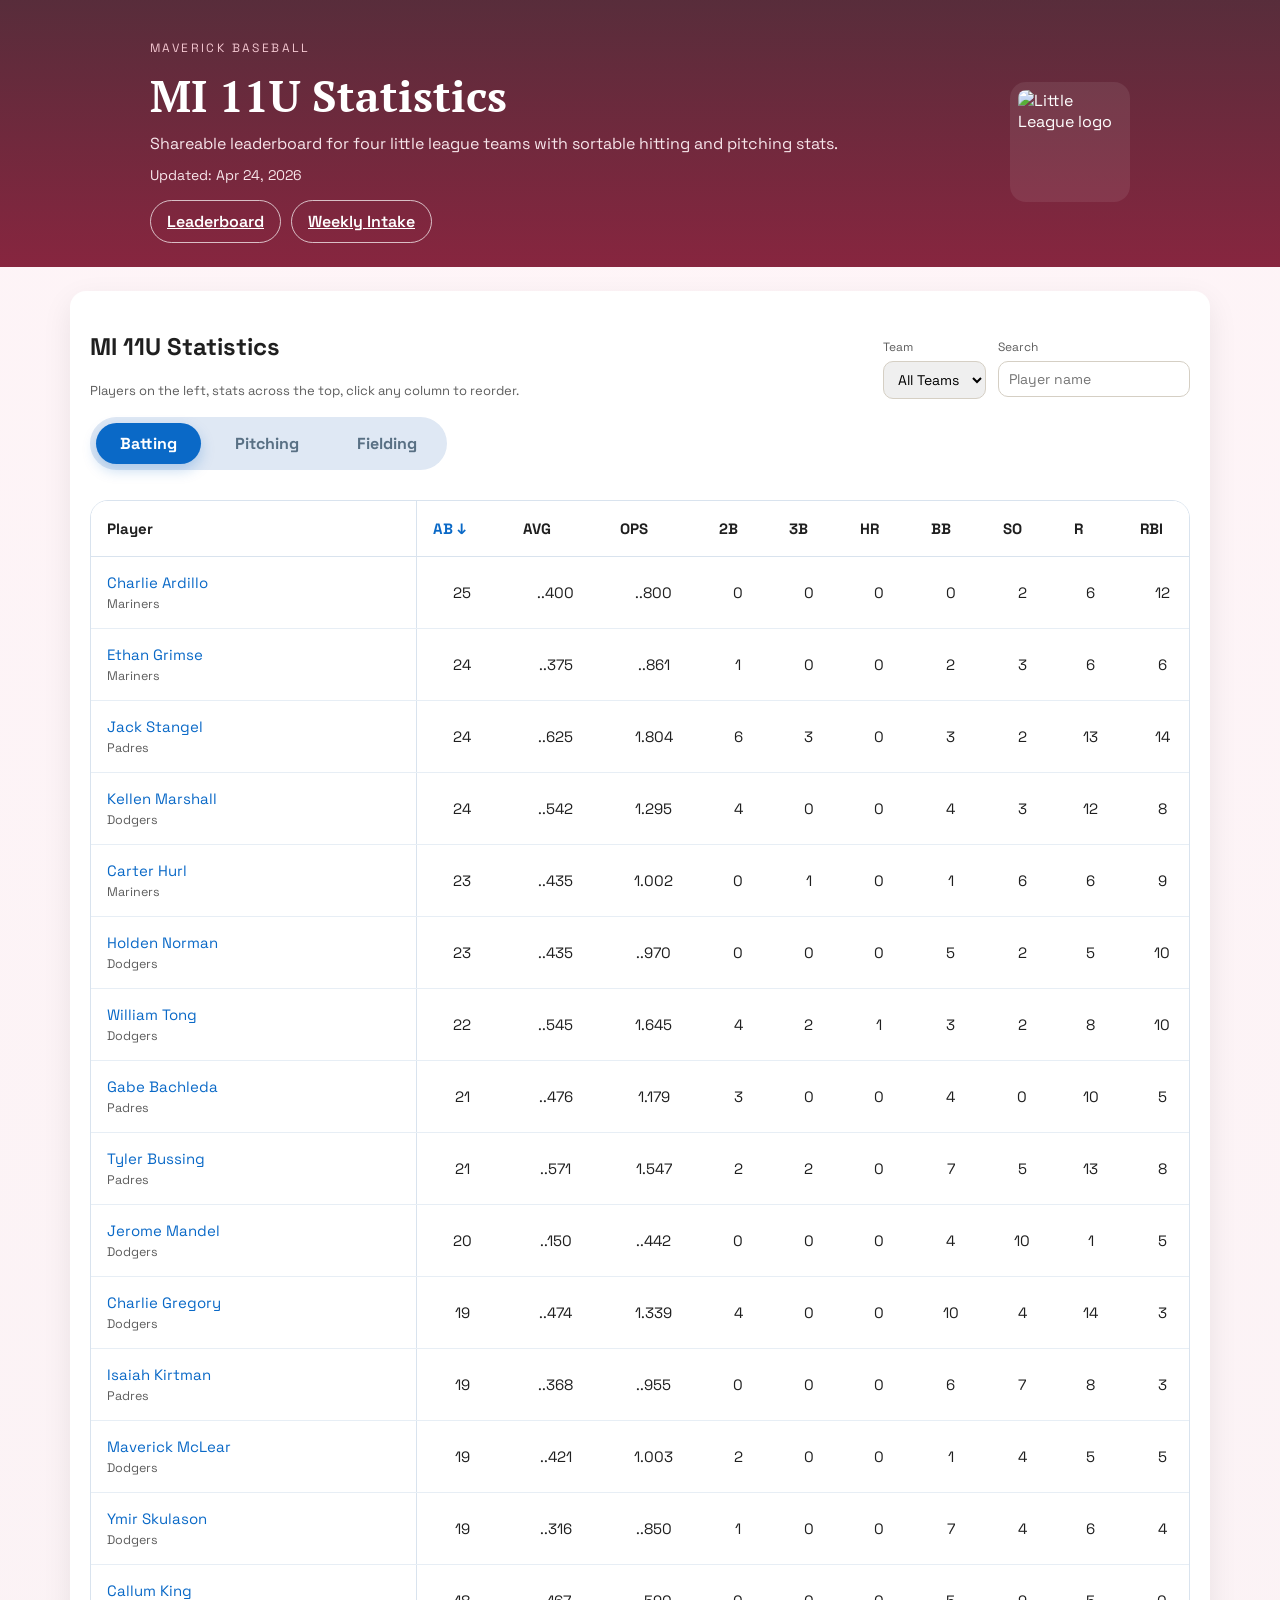
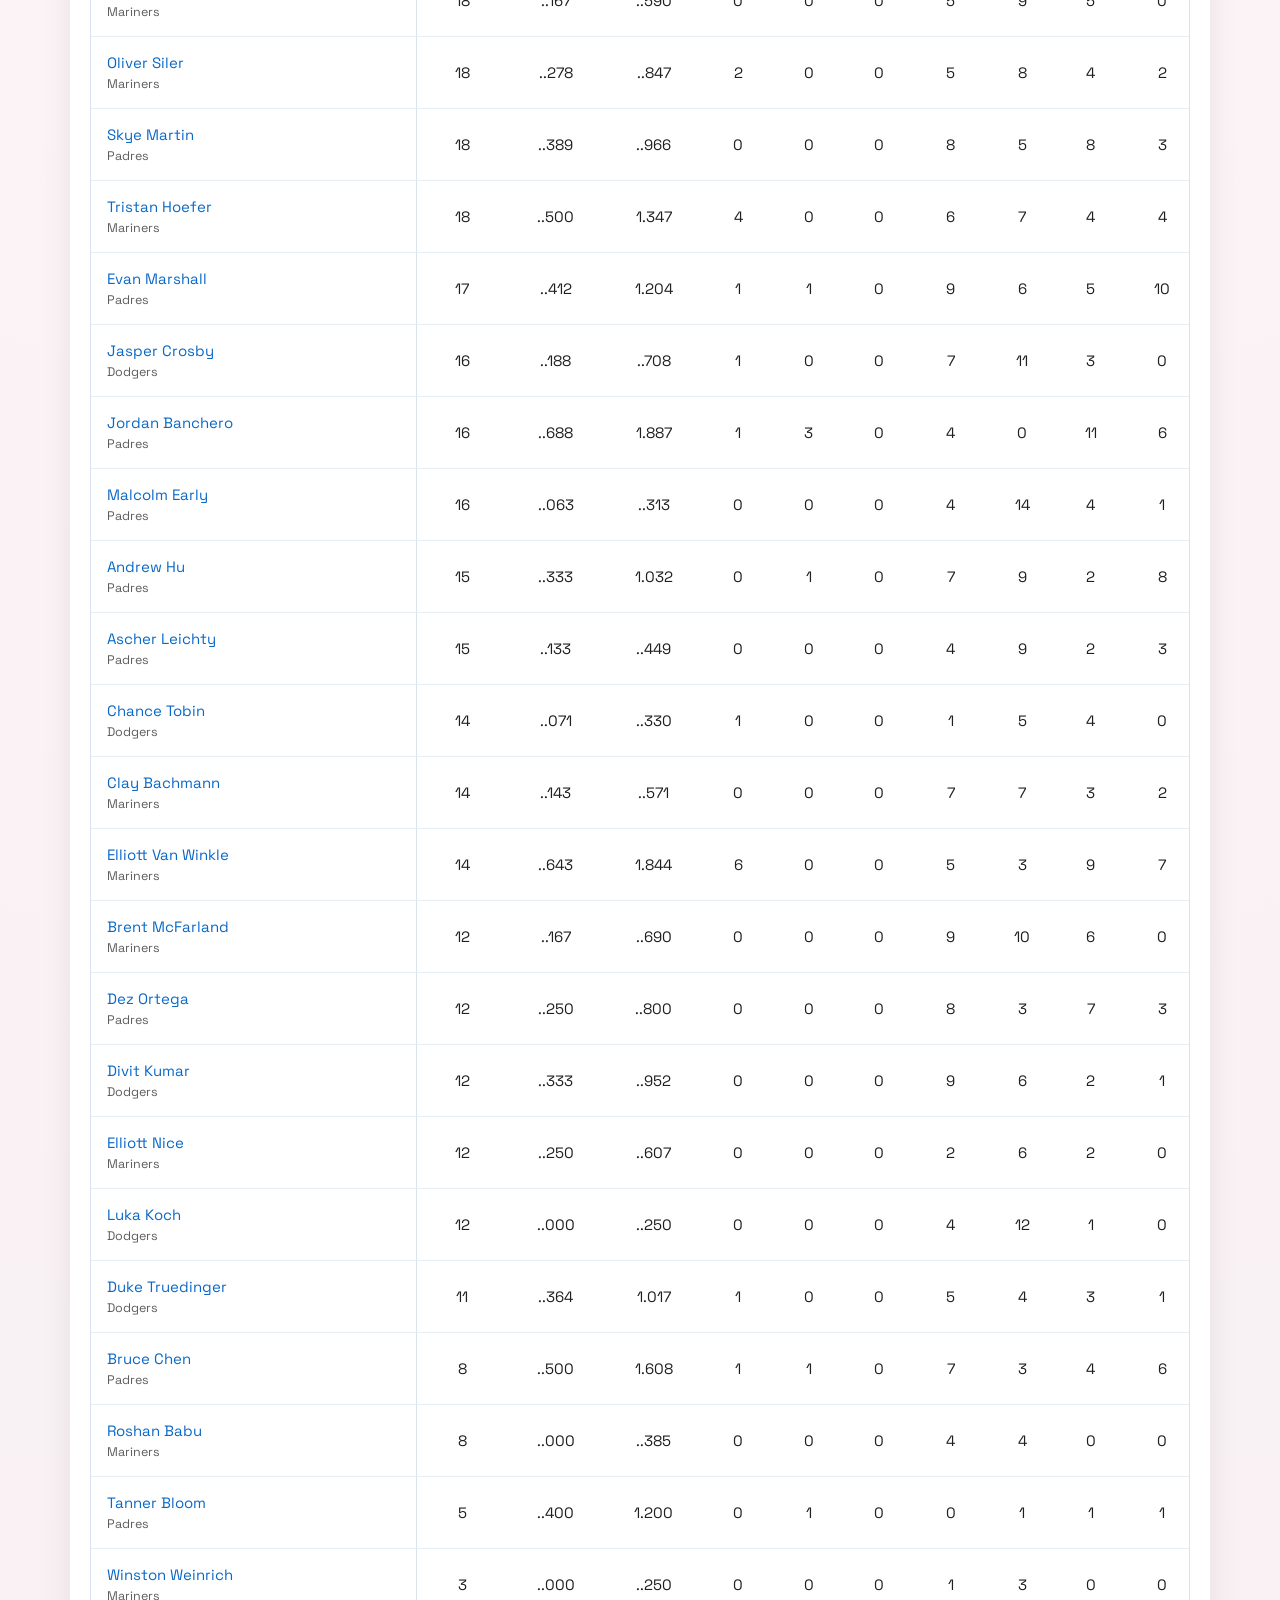
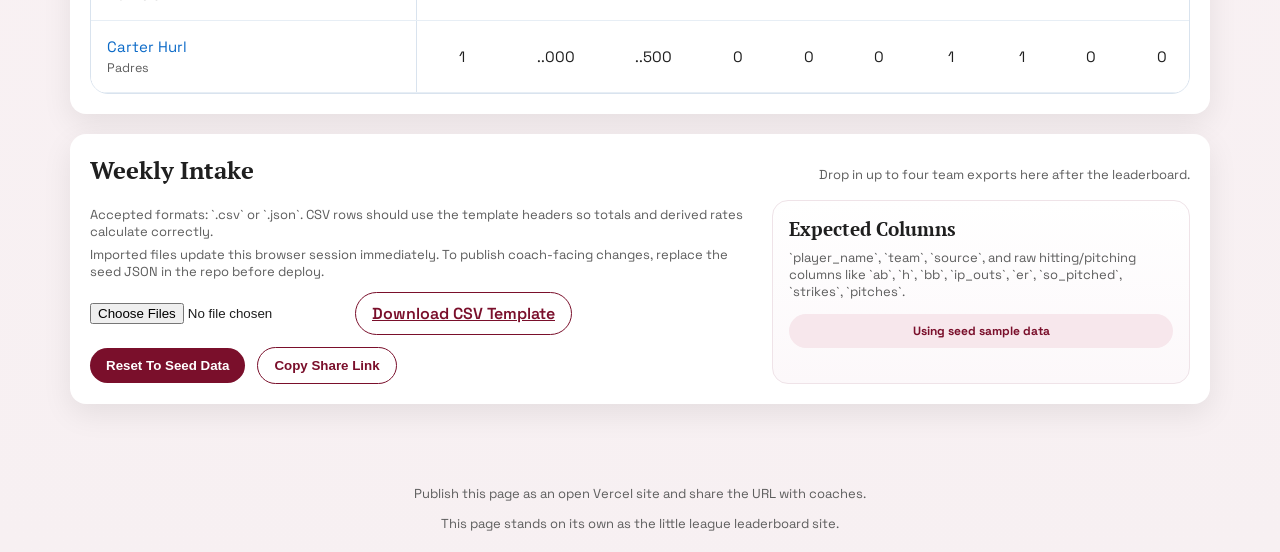
==== little-league.html @ d90b5270 "Add files via upload" ====
<!doctype html>
<html lang="en">
  <head>
    <meta charset="utf-8" />
    <meta name="viewport" content="width=device-width, initial-scale=1" />
    <title>MI 11U Statistics</title>
    <link rel="stylesheet" href="styles.css" />
    <link rel="stylesheet" href="little-league.css" />
    <link rel="icon" href="favicon.png" />
    <link rel="apple-touch-icon" href="apple-touch-icon.png" />
    <meta name="theme-color" content="#7a0f2b" />
  </head>
  <body data-page="league">
    <header class="hero hero--league">
      <div class="hero__content">
        <div>
          <p class="hero__kicker">Maverick Baseball</p>
          <h1>MI 11U Statistics</h1>
          <p class="hero__sub">
            Shareable leaderboard for four little league teams with sortable hitting and pitching stats.
          </p>
          <div class="hero__meta" id="leagueUpdatedAt">Updated: --</div>
          <div class="hero__actions">
            <a class="btn btn--ghost btn--light" href="#leagueDashboard">Leaderboard</a>
            <a class="btn btn--ghost btn--light" href="#weeklyIntake">Weekly Intake</a>
          </div>
        </div>
        <img class="hero__logo" alt="Little League logo" src="https://encrypted-tbn0.gstatic.com/images?q=tbn:ANd9GcTKOSNKU6KTLZGUGSaOiIhVqC_lyAHOtKsxYg&s" />
      </div>
    </header>

    <main class="container container--league">
      <section class="panel" id="leagueDashboard">
        <div class="stats-shell">
          <div class="stats-shell__header">
            <div>
              <h2 id="statsPageTitle">MI 11U Statistics</h2>
              <p class="panel__hint">Players on the left, stats across the top, click any column to reorder.</p>
            </div>
            <div class="stats-filter">
              <label class="form-field">
                Team
                <select id="teamFilter"></select>
              </label>
              <label class="form-field">
                Search
                <input type="text" id="playerSearch" placeholder="Player name" />
              </label>
            </div>
          </div>
          <div class="stats-switches">
            <div class="tab-group" id="familyTabs"></div>
          </div>
          <div class="table-wrap table-wrap--stats">
            <table id="statsTable" class="stats-table">
              <thead></thead>
              <tbody></tbody>
            </table>
            <p class="panel__note hidden" id="statsEmpty">No matching players for the current filters.</p>
          </div>
        </div>
      </section>

      <section class="panel" id="weeklyIntake">
        <div class="panel__header">
          <h2>Weekly Intake</h2>
          <p class="panel__hint">Drop in up to four team exports here after the leaderboard.</p>
        </div>
        <div class="intake-grid">
          <div>
            <p class="panel__note">
              Accepted formats: `.csv` or `.json`. CSV rows should use the template headers so totals and derived rates calculate correctly.
            </p>
            <p class="panel__note">
              Imported files update this browser session immediately. To publish coach-facing changes, replace the seed JSON in the repo before deploy.
            </p>
            <div class="actions actions--wrap">
              <input type="file" id="teamFiles" accept=".csv,.json" multiple />
              <a class="btn btn--ghost" href="templates/little-league-team-template.csv" download>Download CSV Template</a>
            </div>
            <div class="actions actions--wrap">
              <button class="btn" type="button" id="resetImports">Reset To Seed Data</button>
              <button class="btn btn--ghost" type="button" id="copyLeagueLink">Copy Share Link</button>
              <span class="status" id="importStatus"></span>
            </div>
          </div>
          <div class="intake-card">
            <h3>Expected Columns</h3>
            <p class="panel__note">
              `player_name`, `team`, `source`, and raw hitting/pitching columns like `ab`, `h`, `bb`, `ip_outs`, `er`, `so_pitched`, `strikes`, `pitches`.
            </p>
            <div class="pill-row" id="importedFiles"></div>
          </div>
        </div>
      </section>

    </main>

    <footer class="footer">
      <p>Publish this page as an open Vercel site and share the URL with coaches.</p>
      <p class="panel__note">This page stands on its own as the little league leaderboard site.</p>
    </footer>

    <script src="little-league-data.js"></script>
    <script src="little-league.js"></script>
  </body>
</html>
---- styles.css ----
@import url('https://fonts.googleapis.com/css2?family=Space+Grotesk:wght@400;600;700&family=PT+Serif:wght@400;700&display=swap');

:root {
  --ink: #1f1f1f;
  --muted: #5d5d5d;
  --canvas: #f7f0f2;
  --panel: #ffffff;
  --accent: #7a0f2b;
  --green: #1b7f3f;
  --yellow: #d49a00;
  --red: #b62525;
  --shadow: rgba(0, 0, 0, 0.08);
}

* {
  box-sizing: border-box;
}

body {
  margin: 0;
  font-family: 'Space Grotesk', 'Avenir Next', sans-serif;
  background: radial-gradient(circle at top, #fff5f8, var(--canvas));
  color: var(--ink);
}

.hero {
  padding: 40px 20px 24px;
  background:
    linear-gradient(rgba(59, 10, 26, 0.85), rgba(122, 15, 43, 0.88)),
    url('https://encrypted-tbn0.gstatic.com/images?q=tbn:ANd9GcTXI9khIrRiSDVVvYn7atTCErLZ2vK-TtfDWQ&s');
  background-size: cover;
  background-position: center;
  color: #fff;
}

.hero__content {
  max-width: 980px;
  margin: 0 auto;
  display: flex;
  align-items: center;
  justify-content: space-between;
  gap: 20px;
}

.hero__kicker {
  text-transform: uppercase;
  letter-spacing: 0.2em;
  font-size: 12px;
  margin: 0 0 10px;
  color: #f3c6d0;
}

.hero h1 {
  font-family: 'PT Serif', Georgia, serif;
  font-size: clamp(28px, 4vw, 44px);
  margin: 0 0 8px;
}

.hero__sub {
  margin: 0 0 12px;
  color: #f7e5ea;
}

.hero__meta {
  font-size: 14px;
  color: #f7e5ea;
}

.hero__logo {
  width: 120px;
  height: 120px;
  object-fit: contain;
  border-radius: 16px;
  background: rgba(255, 255, 255, 0.08);
  padding: 8px;
}

.container {
  max-width: 980px;
  margin: 0 auto;
  padding: 24px 20px 48px;
  display: grid;
  gap: 20px;
}

.panel {
  background: var(--panel);
  border-radius: 16px;
  padding: 20px;
  box-shadow: 0 10px 30px var(--shadow);
}

.panel__header {
  display: flex;
  align-items: baseline;
  justify-content: space-between;
  gap: 12px;
}

.panel__header h2 {
  margin: 0;
  font-family: 'PT Serif', Georgia, serif;
}

.panel__hint,
.panel__note {
  margin: 6px 0 0;
  font-size: 13px;
  color: var(--muted);
}

.panel__subheader {
  margin-top: 18px;
}

.panel__subheader h3 {
  margin: 0;
  font-size: 16px;
  font-family: 'PT Serif', Georgia, serif;
}

.history-dropdown {
  margin-top: 18px;
  border: 1px solid #efe7ea;
  border-radius: 14px;
  padding: 12px 14px;
  background: #fcfafb;
}

.history-dropdown summary {
  cursor: pointer;
  font-weight: 700;
  font-family: 'PT Serif', Georgia, serif;
}

.table-wrap {
  overflow-x: auto;
  margin-top: 12px;
}

table {
  width: 100%;
  border-collapse: collapse;
  font-size: 14px;
}

thead th {
  text-align: left;
  padding: 10px 8px;
  border-bottom: 1px solid #e6e0d6;
}

tbody td {
  padding: 10px 8px;
  border-bottom: 1px solid #f0ebe1;
}

.pill {
  display: inline-flex;
  align-items: center;
  gap: 6px;
  padding: 4px 10px;
  border-radius: 999px;
  color: #fff;
  font-size: 12px;
  font-weight: 600;
}

.pill.green { background: var(--green); }
.pill.yellow { background: var(--yellow); color: #2b2b2b; }
.pill.red { background: var(--red); }
.pill.gray { background: #6b6b6b; }

.form-grid {
  display: grid;
  grid-template-columns: repeat(auto-fit, minmax(130px, 1fr));
  gap: 12px;
  margin-top: 12px;
}

.form-section {
  grid-column: 1 / -1;
  font-weight: 700;
  color: var(--ink);
  padding-top: 8px;
}

.form-field {
  display: flex;
  flex-direction: column;
  gap: 6px;
  font-size: 12px;
  color: var(--muted);
}

input[type="number"],
input[type="text"],
input[type="date"],
select {
  padding: 8px 10px;
  border-radius: 10px;
  border: 1px solid #d5cfc4;
  font-size: 14px;
  font-family: inherit;
}

.actions {
  display: flex;
  align-items: center;
  gap: 12px;
  margin-top: 12px;
}

.btn {
  padding: 10px 16px;
  border-radius: 999px;
  border: none;
  background: var(--accent);
  color: #fff;
  font-weight: 600;
  cursor: pointer;
  transition: transform 0.2s ease;
}

.btn:hover {
  transform: translateY(-1px);
}

.btn--ghost {
  background: transparent;
  color: var(--accent);
  border: 1px solid var(--accent);
}

.status {
  font-size: 13px;
  color: var(--muted);
}

.upload {
  display: flex;
  flex-wrap: wrap;
  gap: 12px;
  align-items: center;
  margin-top: 12px;
}

.hidden {
  display: none;
}

.lock {
  display: flex;
  flex-wrap: wrap;
  gap: 12px;
  align-items: center;
  margin-top: 12px;
}

.game-controls,
.chart-controls {
  margin-top: 12px;
  display: flex;
  gap: 12px;
  flex-wrap: wrap;
}

.chart {
  margin-top: 12px;
  background: #fff;
  border: 1px solid #efe7ea;
  border-radius: 14px;
  padding: 16px;
  min-height: 220px;
}

.chart svg {
  width: 100%;
  height: 220px;
}

.footer {
  text-align: center;
  padding: 20px;
  color: var(--muted);
  font-size: 13px;
}

.share-tools {
  margin-top: 10px;
  display: flex;
  gap: 10px;
  flex-wrap: wrap;
  justify-content: center;
  align-items: center;
}

@media (max-width: 768px) {
  .panel__header {
    flex-direction: column;
    align-items: flex-start;
  }

  .hero__content {
    flex-direction: column;
    align-items: flex-start;
  }

  .hero__logo {
    width: 96px;
    height: 96px;
  }

  .share-tools {
    justify-content: flex-start;
  }
}
---- little-league.css ----
.hero--league {
  background:
    linear-gradient(rgba(59, 10, 26, 0.85), rgba(122, 15, 43, 0.9)),
    radial-gradient(circle at top right, rgba(255, 255, 255, 0.18), transparent 32%),
    url('https://encrypted-tbn0.gstatic.com/images?q=tbn:ANd9GcTXI9khIrRiSDVVvYn7atTCErLZ2vK-TtfDWQ&s');
  background-size: cover;
  background-position: center;
}

.container--league {
  max-width: 1180px;
}

.hero__actions {
  display: flex;
  flex-wrap: wrap;
  gap: 10px;
  margin-top: 16px;
}

.btn--light {
  border-color: rgba(255, 255, 255, 0.7);
  color: #fff;
}

.btn--light:hover {
  background: rgba(255, 255, 255, 0.08);
}

.intake-grid,
.pill-row {
  display: grid;
  gap: 14px;
}

.intake-grid {
  grid-template-columns: minmax(0, 1.6fr) minmax(260px, 1fr);
  margin-top: 14px;
}

.intake-card,
.summary-card {
  border: 1px solid #efe3e8;
  border-radius: 16px;
  background: linear-gradient(180deg, #fff, #fcf8fa);
  padding: 16px;
}

.intake-card h3,
.summary-card h3 {
  margin: 0 0 8px;
  font-family: 'PT Serif', Georgia, serif;
}

.actions--wrap {
  flex-wrap: wrap;
}

.pill-row {
  grid-template-columns: repeat(auto-fit, minmax(150px, 1fr));
  margin-top: 14px;
}

.file-pill {
  border-radius: 999px;
  padding: 9px 12px;
  background: #f7e7ec;
  color: var(--accent);
  font-size: 12px;
  font-weight: 700;
  text-align: center;
}

.table-button {
  appearance: none;
  border: none;
  background: transparent;
  padding: 0;
  font: inherit;
  color: inherit;
  cursor: pointer;
  font-weight: 700;
}

.table-button.is-active {
  color: #0a69c7;
}

.sort-arrow {
  margin-left: 4px;
}

.stats-shell {
  display: grid;
  gap: 18px;
}

.stats-shell__header {
  display: flex;
  align-items: end;
  justify-content: space-between;
  gap: 16px;
}

.stats-filter {
  display: flex;
  gap: 12px;
  flex-wrap: wrap;
}

.stats-switches {
  display: flex;
  align-items: center;
  gap: 24px;
  flex-wrap: wrap;
}

.tab-group,
.sub-tab-group,
.scope-bar {
  display: flex;
  gap: 10px;
  flex-wrap: wrap;
}

.tab-group {
  background: #dfe8f4;
  padding: 6px;
  border-radius: 999px;
}

.stat-tab,
.sub-tab {
  appearance: none;
  border: none;
  cursor: pointer;
  background: transparent;
  color: #597084;
  font: inherit;
  font-weight: 700;
}

.stat-tab {
  padding: 10px 24px;
  border-radius: 999px;
}

.sub-tab,
.scope-bar .stat-tab {
  padding: 8px 0;
  border-radius: 0;
  border-bottom: 3px solid transparent;
}

.tab-group .stat-tab.is-active {
  background: #0a69c7;
  color: #fff;
  box-shadow: 0 6px 14px rgba(10, 105, 199, 0.25);
}

.sub-tab.is-active,
.scope-bar .stat-tab.is-active {
  color: #0a69c7;
  border-bottom-color: #0a69c7;
}

.scope-bar {
  border-bottom: 1px solid #d9e3ee;
}

.table-wrap--stats {
  overflow-x: auto;
  border: 1px solid #d9e3ee;
  border-radius: 18px;
  background: #fff;
}

.stats-table {
  min-width: 1180px;
  font-size: 15px;
}

.stats-table thead th {
  position: sticky;
  top: 0;
  z-index: 2;
  background: #fff;
  white-space: nowrap;
  border-bottom: 1px solid #d9e3ee;
  padding: 18px 16px;
}

.stats-table tbody td {
  padding: 16px;
  border-bottom: 1px solid #e7eef5;
  white-space: nowrap;
  text-align: center;
}

.sticky-col {
  position: sticky;
  left: 0;
  z-index: 1;
  background: #fff;
  text-align: left;
}

.sticky-col--head {
  z-index: 3;
}

.sticky-name-col {
  min-width: 235px;
  border-right: 1px solid #d9e3ee;
}

.player-link {
  appearance: none;
  border: none;
  background: transparent;
  text-align: left;
  color: #0a69c7;
  padding: 0;
  cursor: pointer;
  display: flex;
  flex-direction: column;
  gap: 4px;
  font: inherit;
}

.player-link small {
  color: var(--muted);
}

.stats-table tbody tr:hover td,
.stats-table tbody tr:hover .sticky-col {
  background: #f5faff;
}

.stats-table tbody tr.is-selected td,
.stats-table tbody tr.is-selected .sticky-col {
  background: #eef6ff;
}

.snapshot-grid {
  display: grid;
  grid-template-columns: repeat(auto-fit, minmax(120px, 1fr));
  gap: 14px;
  margin-top: 16px;
}

.snapshot-stat {
  border: 1px solid #d9e3ee;
  border-radius: 16px;
  background: linear-gradient(180deg, #fff, #f8fbfe);
  padding: 14px 16px;
}

.snapshot-stat span {
  display: block;
  font-size: 12px;
  color: var(--muted);
  margin-bottom: 6px;
}

.snapshot-stat strong {
  font-size: 24px;
  color: var(--ink);
}

@media (max-width: 780px) {
  .intake-grid {
    grid-template-columns: 1fr;
  }

  .stats-shell__header {
    align-items: start;
    flex-direction: column;
  }
}
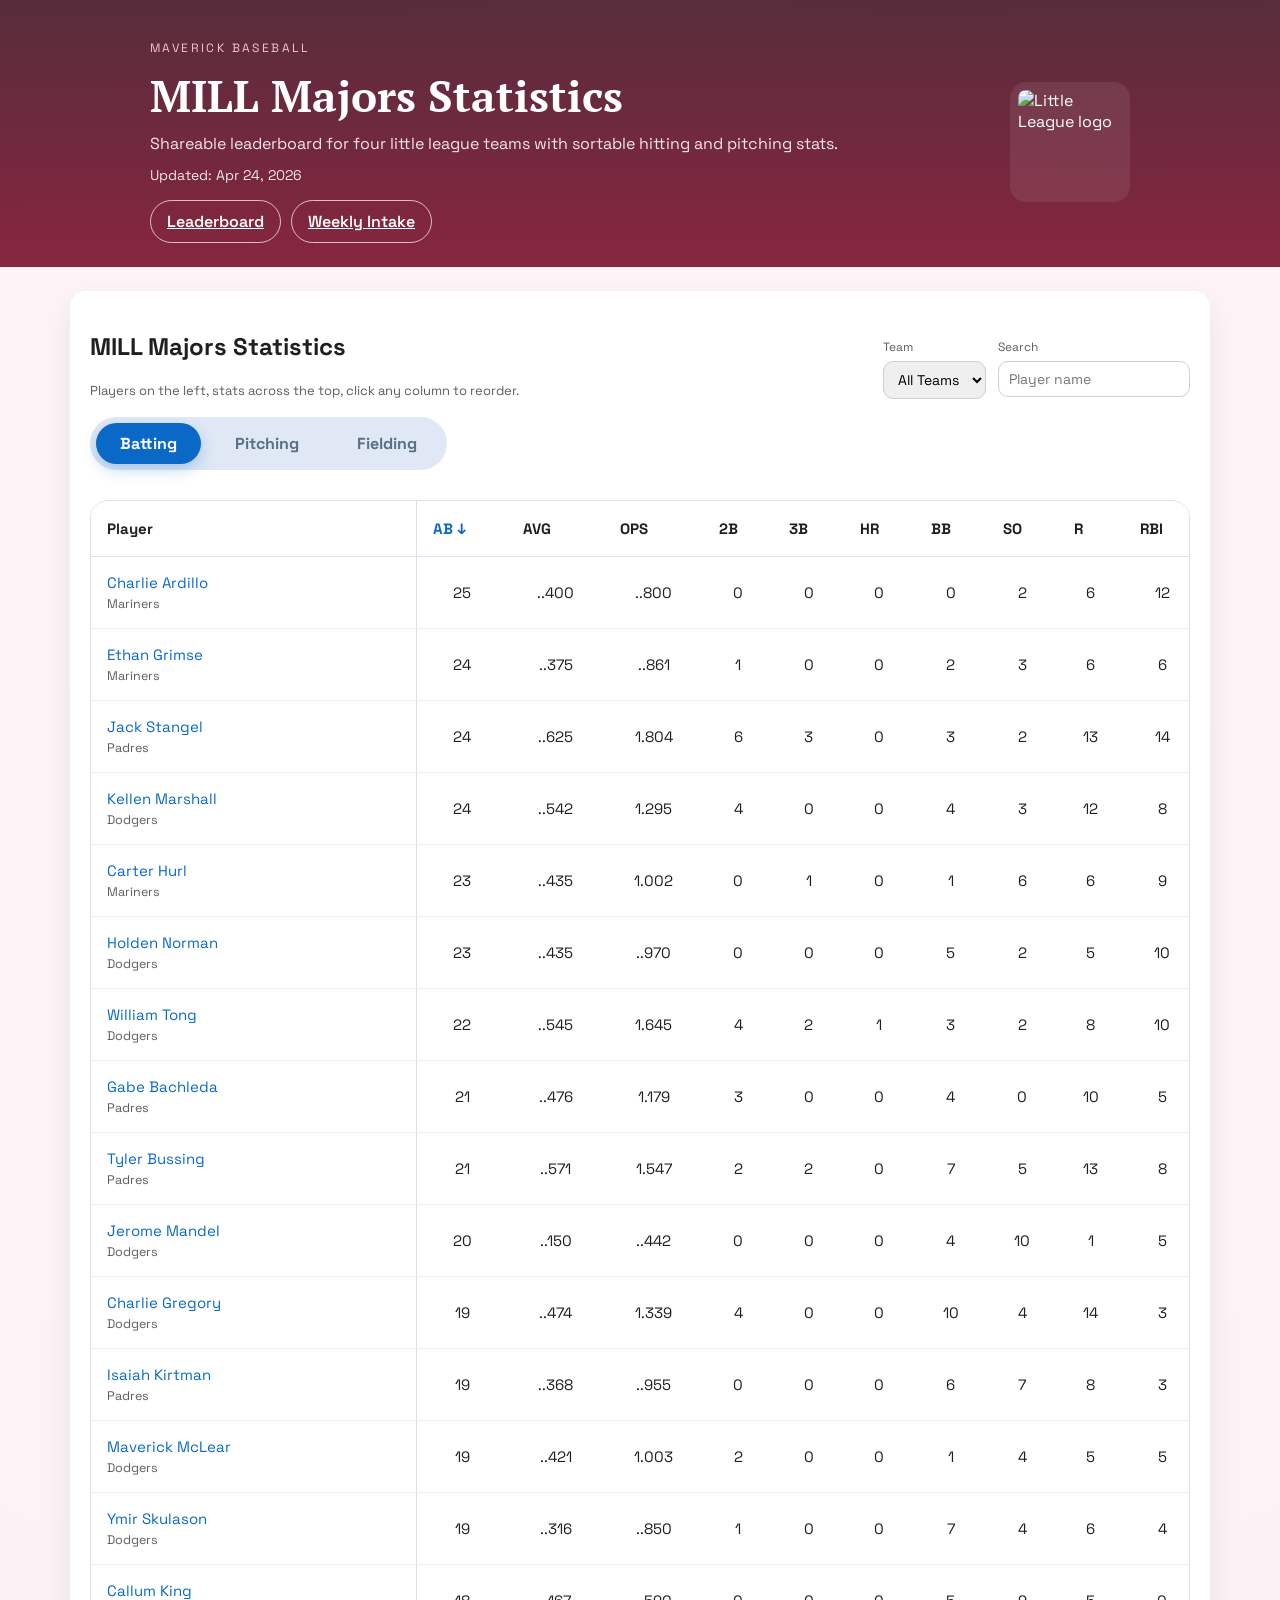
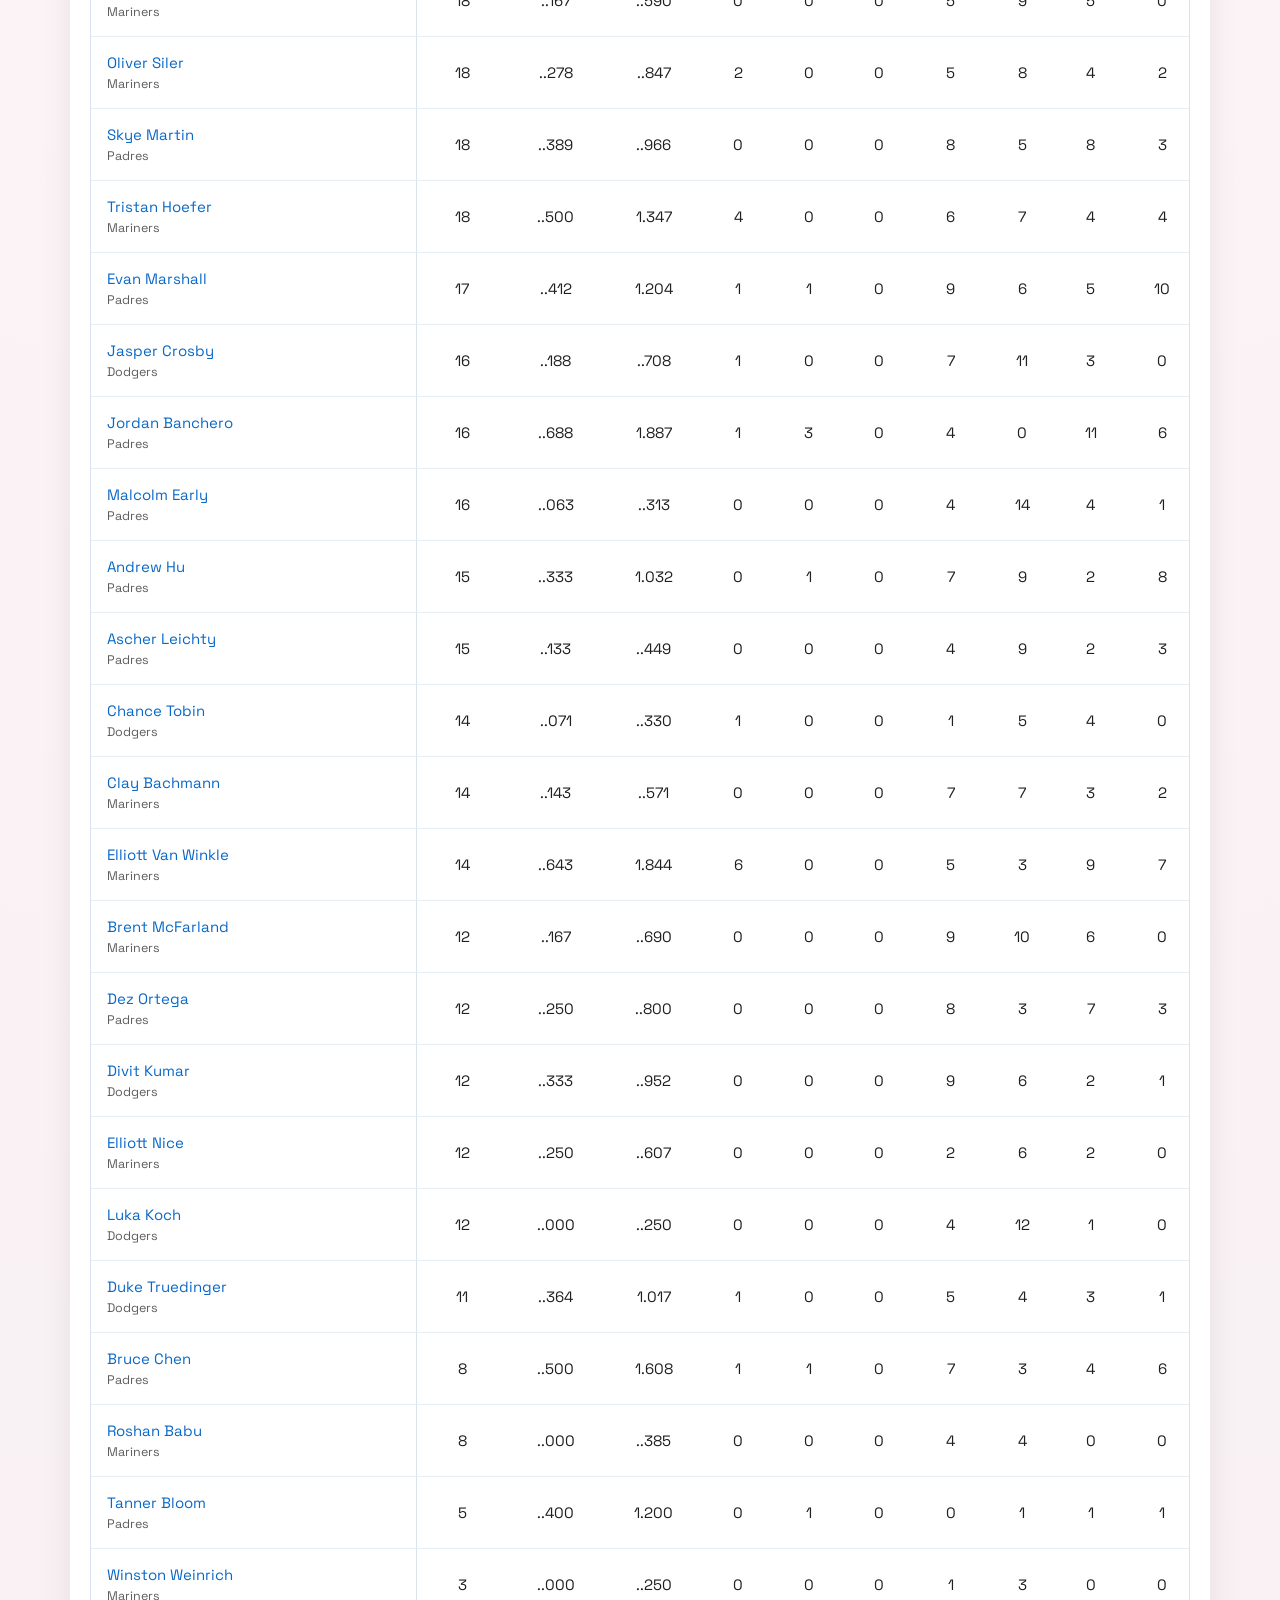
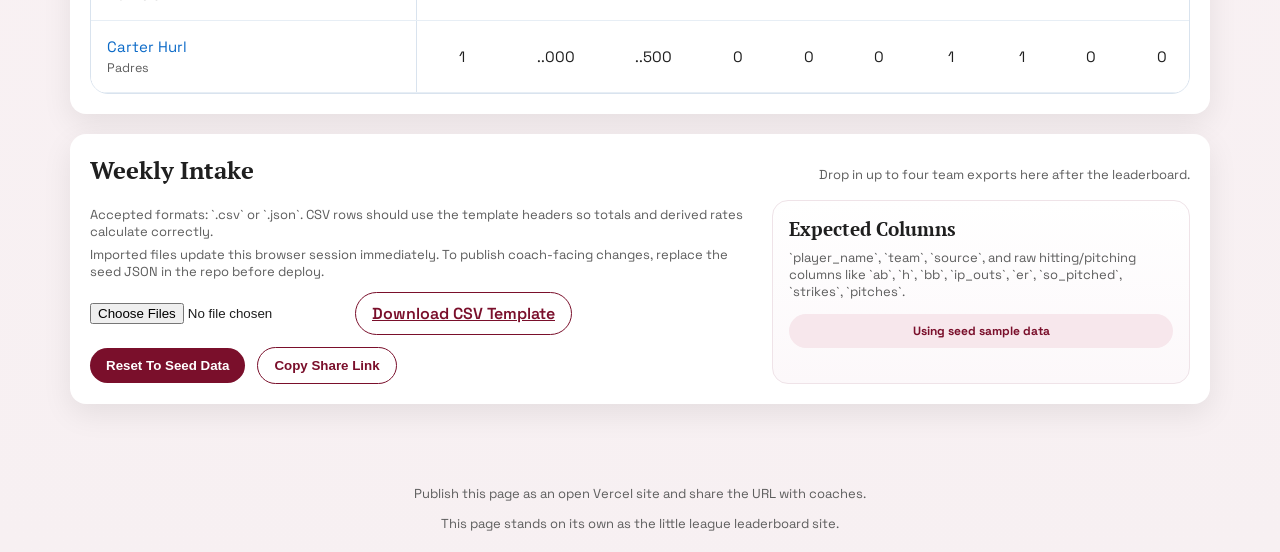
==== commit 552f8e60: "Add files via upload" ====
--- a/little-league.html
+++ b/little-league.html
@@ -3,7 +3,7 @@
   <head>
     <meta charset="utf-8" />
     <meta name="viewport" content="width=device-width, initial-scale=1" />
-    <title>MI 11U Statistics</title>
+    <title>MILL Majors Statistics</title>
     <link rel="stylesheet" href="styles.css" />
     <link rel="stylesheet" href="little-league.css" />
     <link rel="icon" href="favicon.png" />
@@ -15,7 +15,7 @@
       <div class="hero__content">
         <div>
           <p class="hero__kicker">Maverick Baseball</p>
-          <h1>MI 11U Statistics</h1>
+          <h1>MILL Majors Statistics</h1>
           <p class="hero__sub">
             Shareable leaderboard for four little league teams with sortable hitting and pitching stats.
           </p>
@@ -34,7 +34,7 @@
         <div class="stats-shell">
           <div class="stats-shell__header">
             <div>
-              <h2 id="statsPageTitle">MI 11U Statistics</h2>
+              <h2 id="statsPageTitle">MILL Majors Statistics</h2>
               <p class="panel__hint">Players on the left, stats across the top, click any column to reorder.</p>
             </div>
             <div class="stats-filter">
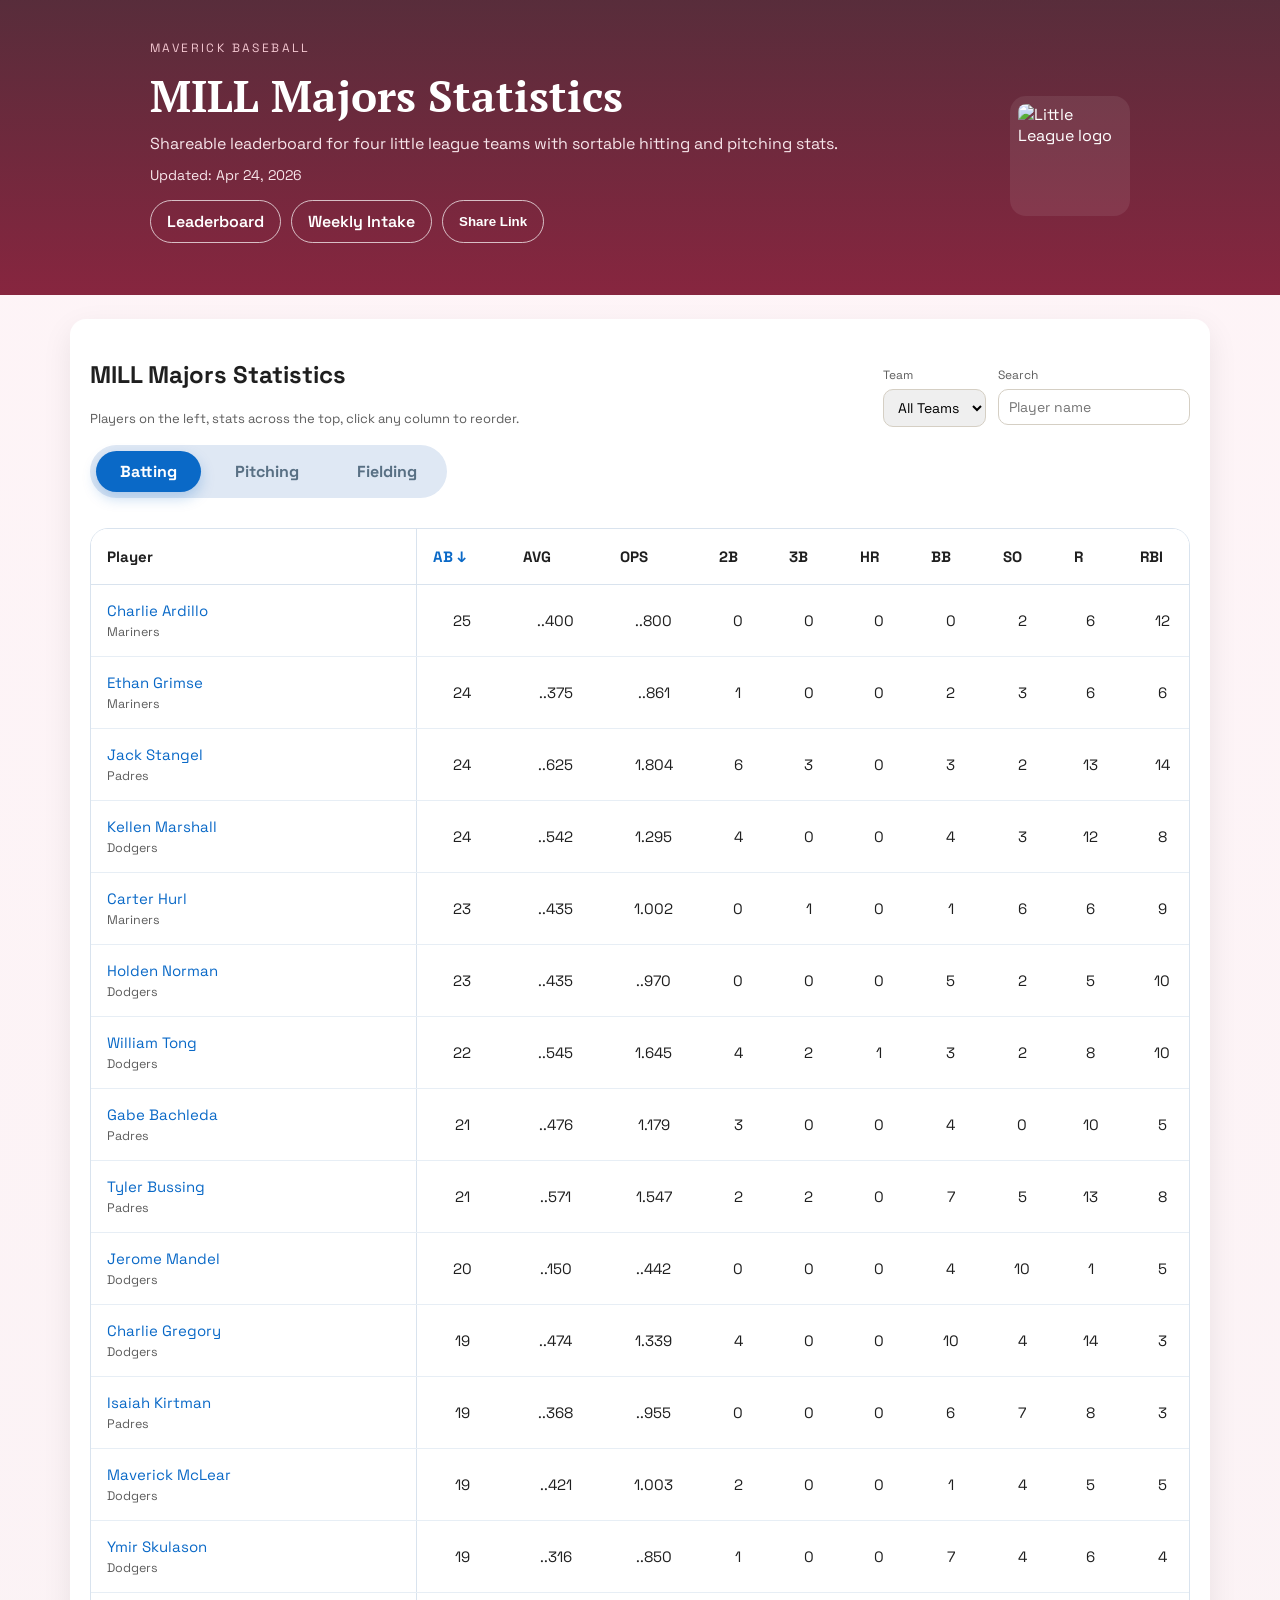
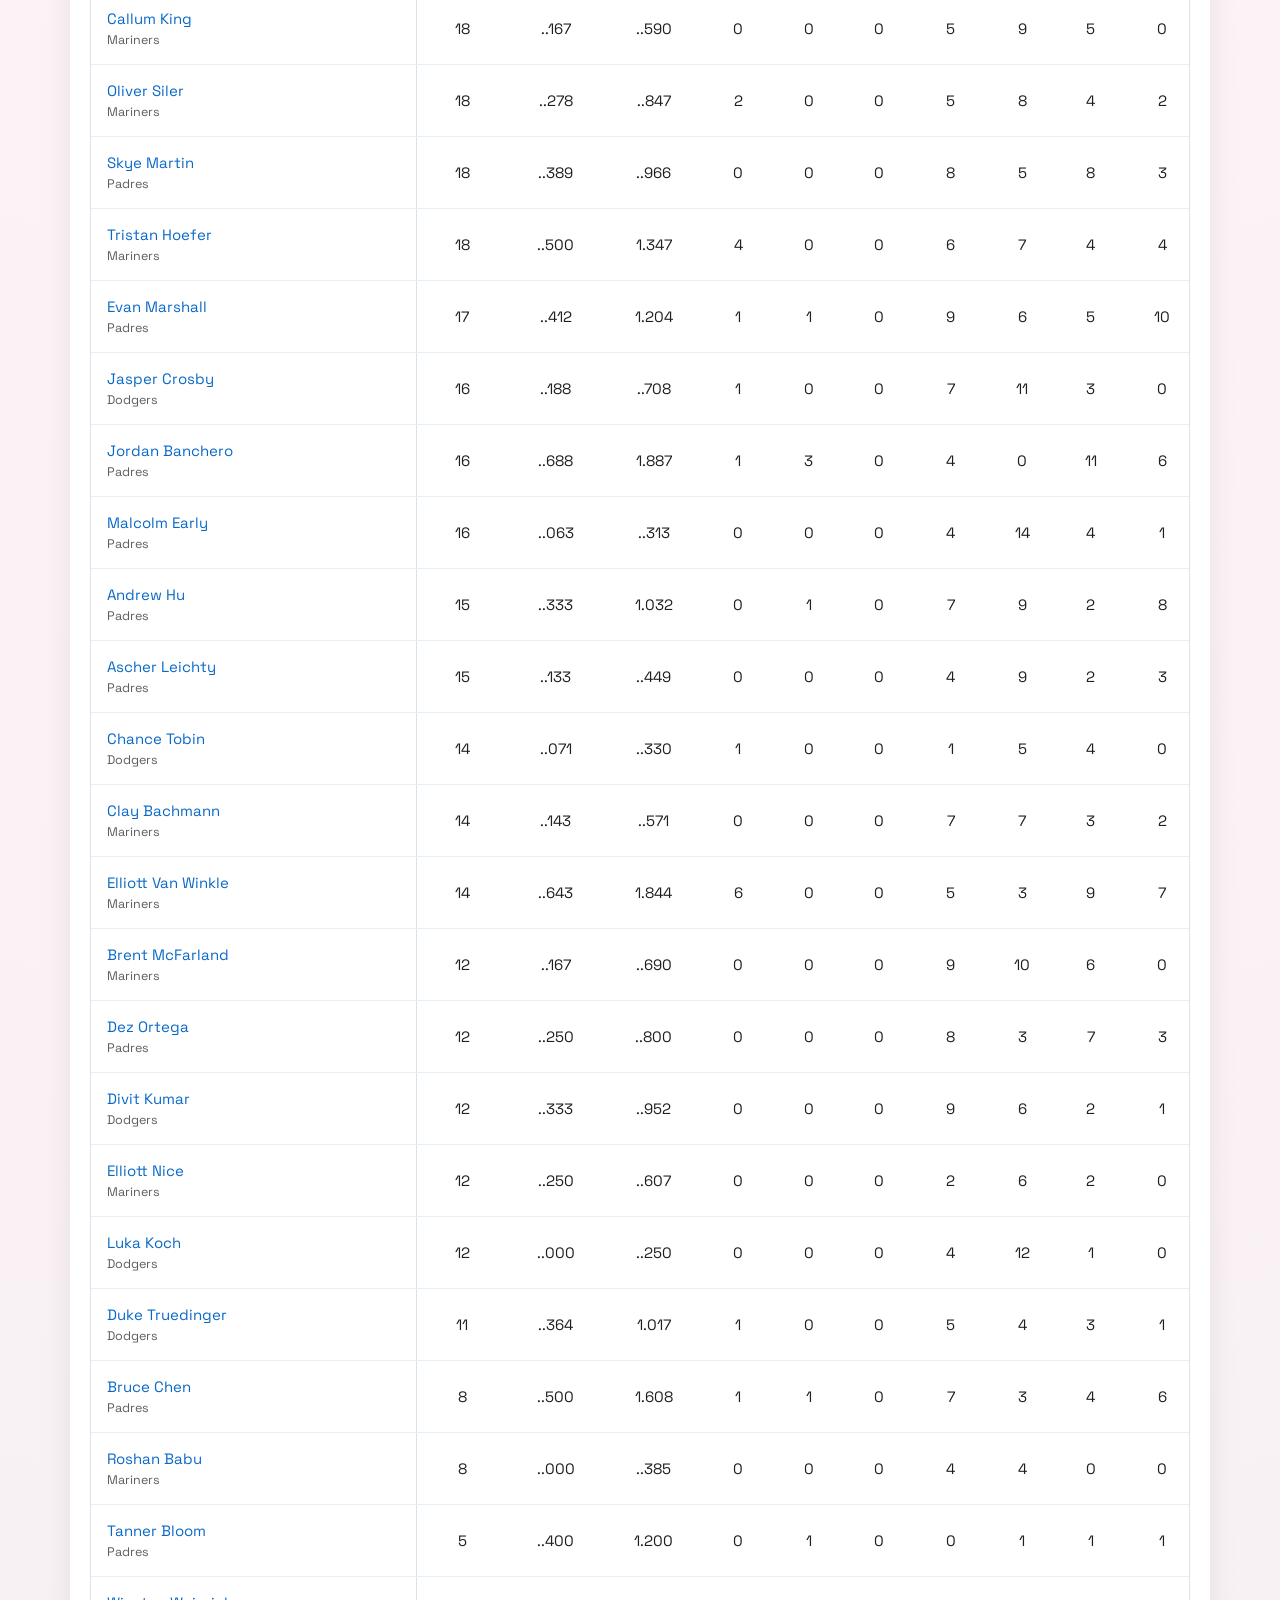
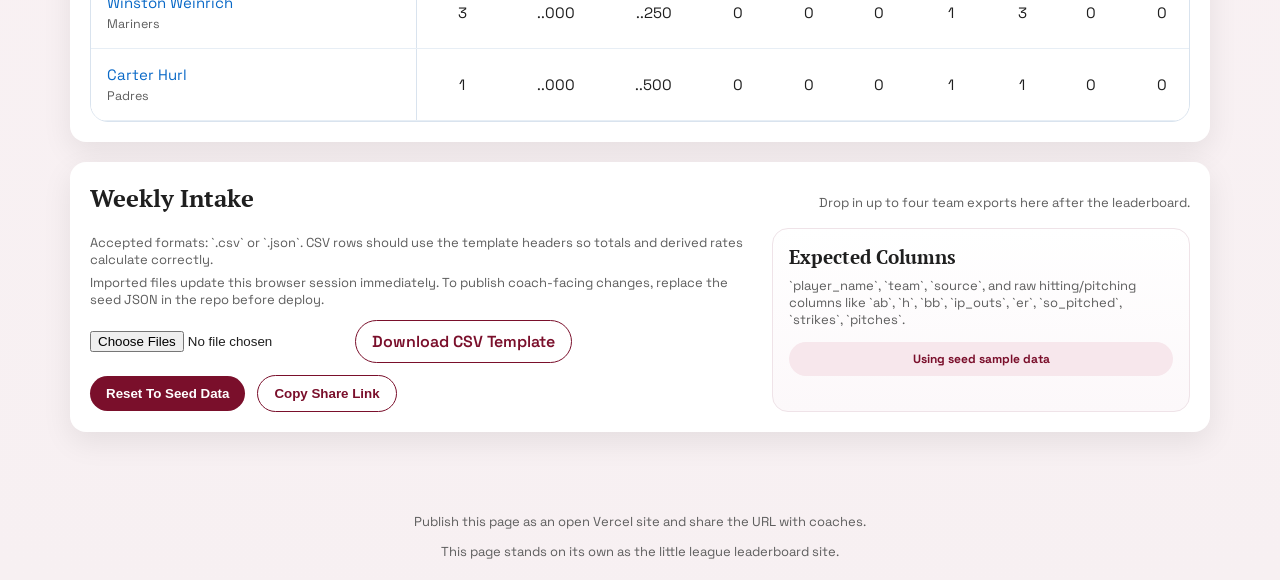
==== commit ba0ac4a0: "Add files via upload" ====
--- a/little-league.html
+++ b/little-league.html
@@ -4,11 +4,14 @@
     <meta charset="utf-8" />
     <meta name="viewport" content="width=device-width, initial-scale=1" />
     <title>MILL Majors Statistics</title>
+    <link rel="manifest" href="manifest-mill-majors.json" />
     <link rel="stylesheet" href="styles.css" />
     <link rel="stylesheet" href="little-league.css" />
     <link rel="icon" href="favicon.png" />
     <link rel="apple-touch-icon" href="apple-touch-icon.png" />
     <meta name="theme-color" content="#7a0f2b" />
+    <meta name="apple-mobile-web-app-capable" content="yes" />
+    <meta name="apple-mobile-web-app-status-bar-style" content="default" />
   </head>
   <body data-page="league">
     <header class="hero hero--league">
@@ -23,7 +26,10 @@
           <div class="hero__actions">
             <a class="btn btn--ghost btn--light" href="#leagueDashboard">Leaderboard</a>
             <a class="btn btn--ghost btn--light" href="#weeklyIntake">Weekly Intake</a>
+            <button class="btn btn--ghost btn--light hidden" type="button" id="installApp">Install App</button>
+            <button class="btn btn--ghost btn--light" type="button" id="shareApp">Share Link</button>
           </div>
+          <div class="app-actions-status" id="appActionsStatus"></div>
         </div>
         <img class="hero__logo" alt="Little League logo" src="https://encrypted-tbn0.gstatic.com/images?q=tbn:ANd9GcTKOSNKU6KTLZGUGSaOiIhVqC_lyAHOtKsxYg&s" />
       </div>
@@ -103,5 +109,6 @@
 
     <script src="little-league-data.js"></script>
     <script src="little-league.js"></script>
+    <script src="dashboard-pwa.js"></script>
   </body>
 </html>
--- a/styles.css
+++ b/styles.css
@@ -23,6 +23,10 @@
   color: var(--ink);
 }
 
+body.is-standalone {
+  overscroll-behavior: none;
+}
+
 .hero {
   padding: 40px 20px 24px;
   background:
@@ -212,6 +216,9 @@
 }
 
 .btn {
+  display: inline-flex;
+  align-items: center;
+  justify-content: center;
   padding: 10px 16px;
   border-radius: 999px;
   border: none;
@@ -220,6 +227,7 @@
   font-weight: 600;
   cursor: pointer;
   transition: transform 0.2s ease;
+  text-decoration: none;
 }
 
 .btn:hover {
@@ -247,6 +255,13 @@
 
 .hidden {
   display: none;
+}
+
+.app-actions-status {
+  margin-top: 10px;
+  min-height: 18px;
+  font-size: 13px;
+  color: #f7e5ea;
 }
 
 .lock {
--- a/little-league.css
+++ b/little-league.css
@@ -278,3 +278,125 @@
     flex-direction: column;
   }
 }
+
+@media (max-width: 900px) {
+  .hero {
+    padding: 28px 16px 20px;
+  }
+
+  .hero__content {
+    flex-direction: column;
+    align-items: flex-start;
+  }
+
+  .hero__logo {
+    width: 96px;
+    height: 96px;
+    align-self: flex-start;
+  }
+
+  .container {
+    padding: 18px 14px 36px;
+  }
+
+  .panel {
+    padding: 16px;
+  }
+
+  .hero__actions,
+  .actions,
+  .stats-filter {
+    width: 100%;
+  }
+
+  .hero__actions .btn,
+  .actions .btn,
+  .actions .btn--ghost {
+    flex: 1 1 160px;
+  }
+
+  .stats-filter .form-field {
+    flex: 1 1 180px;
+  }
+
+  .stats-filter input,
+  .stats-filter select,
+  .actions input[type="file"] {
+    width: 100%;
+    max-width: 100%;
+  }
+
+  .stats-switches {
+    align-items: stretch;
+    gap: 14px;
+  }
+
+  .tab-group,
+  .scope-bar {
+    flex-wrap: nowrap;
+    overflow-x: auto;
+    padding-bottom: 4px;
+    width: 100%;
+    -webkit-overflow-scrolling: touch;
+  }
+
+  .tab-group {
+    border-radius: 18px;
+  }
+
+  .stat-tab {
+    padding: 10px 18px;
+    white-space: nowrap;
+  }
+
+  .scope-bar .stat-tab {
+    white-space: nowrap;
+  }
+
+  .table-wrap--stats {
+    margin-inline: -16px;
+    border-left: none;
+    border-right: none;
+    border-radius: 0;
+  }
+
+  .stats-table {
+    min-width: 920px;
+    font-size: 14px;
+  }
+
+  .stats-table thead th,
+  .stats-table tbody td {
+    padding: 14px 12px;
+  }
+
+  .sticky-name-col {
+    min-width: 170px;
+  }
+}
+
+@media (max-width: 560px) {
+  .hero__actions .btn,
+  .actions .btn,
+  .actions .btn--ghost {
+    flex-basis: 100%;
+  }
+
+  .hero__sub,
+  .panel__hint,
+  .panel__note {
+    font-size: 12px;
+  }
+
+  .stats-table {
+    min-width: 860px;
+  }
+
+  .sticky-name-col {
+    min-width: 154px;
+  }
+
+  .file-pill {
+    font-size: 11px;
+  }
+}
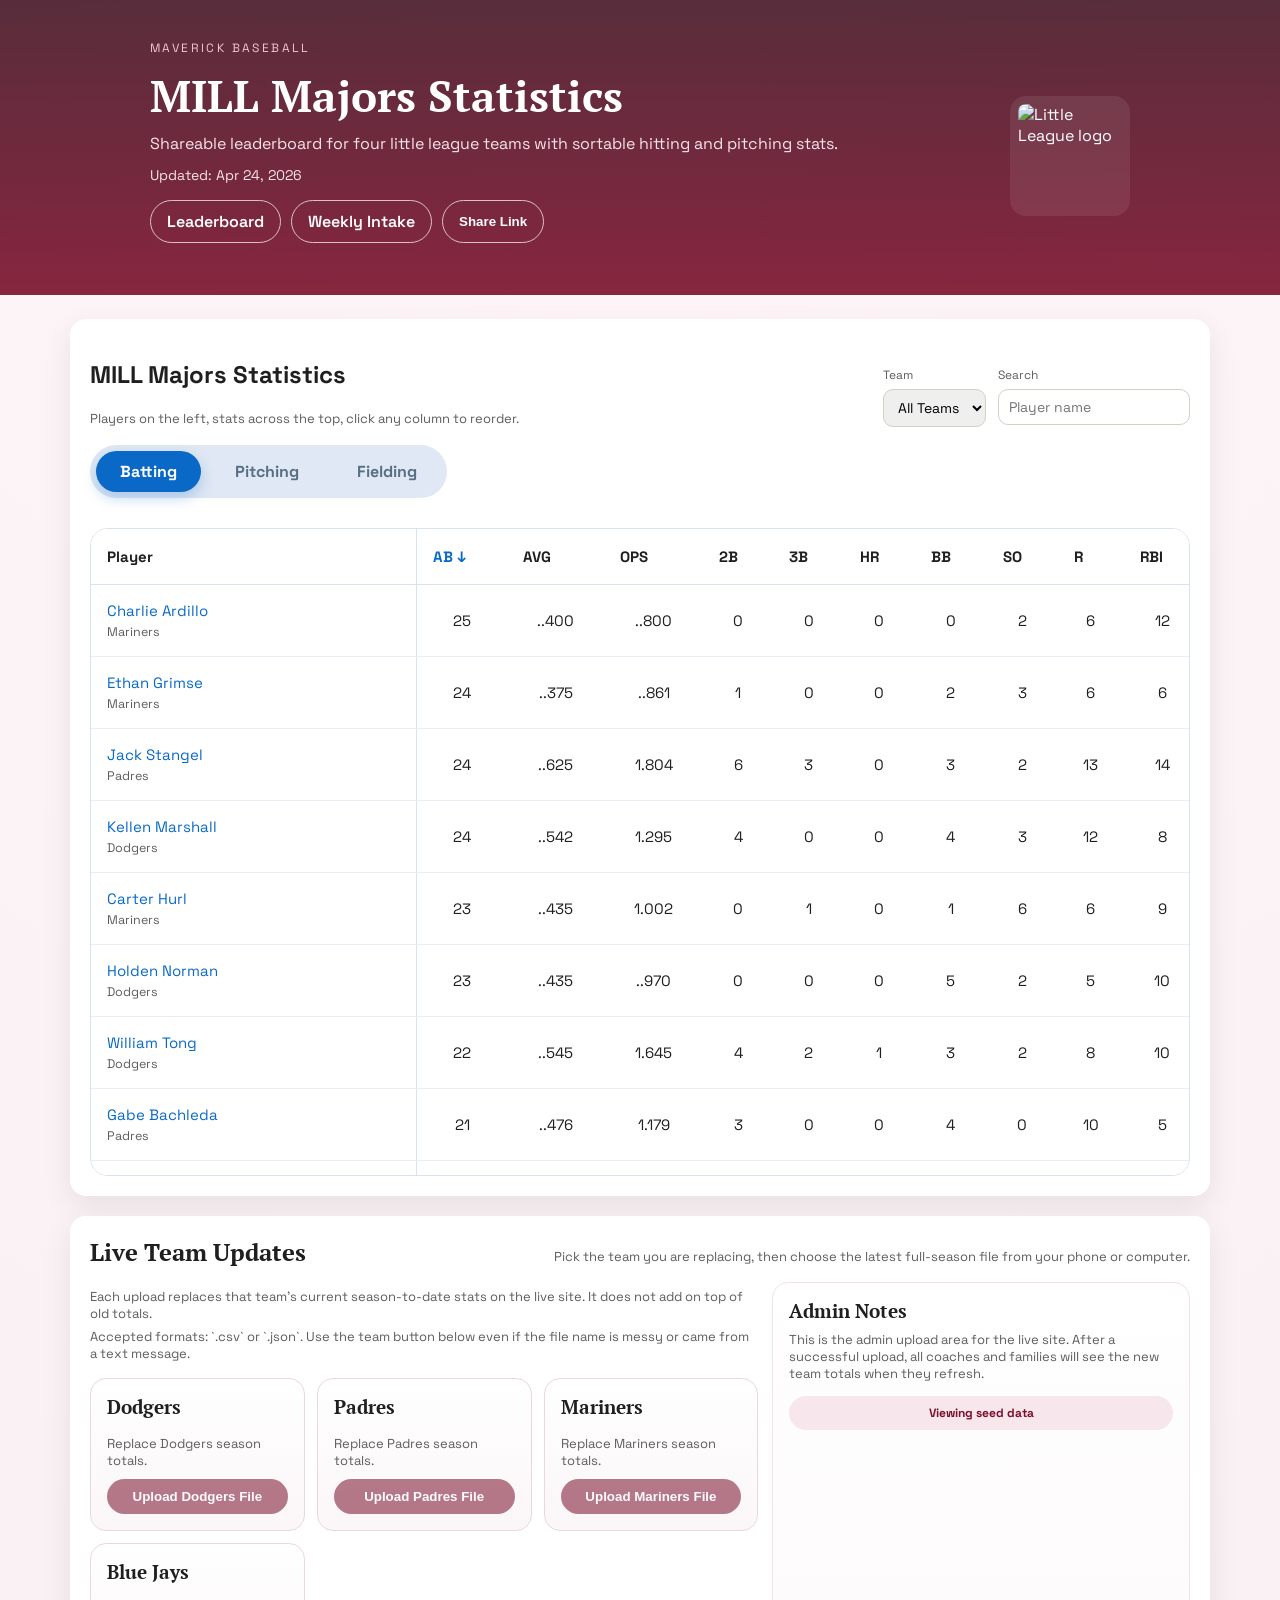
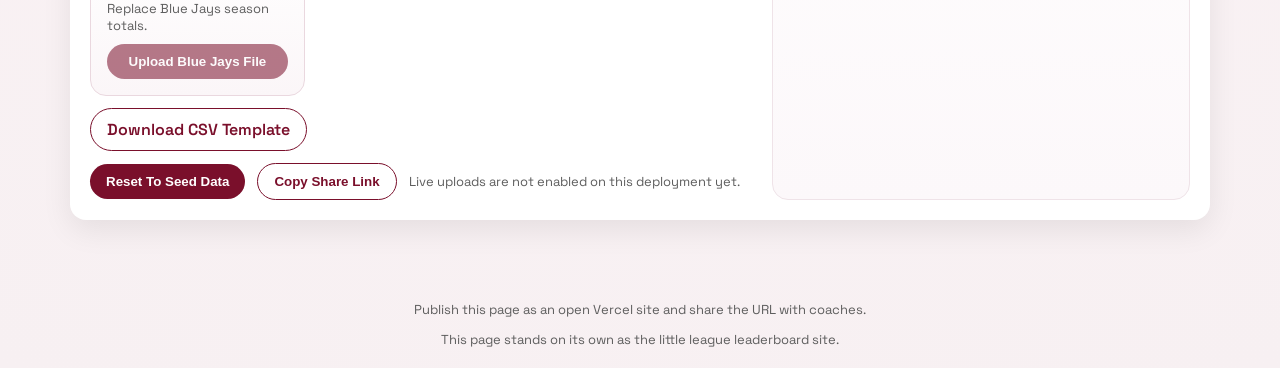
==== commit 837a8ad8: "Add files via upload" ====
--- a/little-league.html
+++ b/little-league.html
@@ -8,7 +8,7 @@
     <link rel="stylesheet" href="styles.css" />
     <link rel="stylesheet" href="little-league.css" />
     <link rel="icon" href="favicon.png" />
-    <link rel="apple-touch-icon" href="apple-touch-icon.png" />
+    <link rel="apple-touch-icon" href="MILL logo.jpg" />
     <meta name="theme-color" content="#7a0f2b" />
     <meta name="apple-mobile-web-app-capable" content="yes" />
     <meta name="apple-mobile-web-app-status-bar-style" content="default" />
@@ -69,19 +69,41 @@
 
       <section class="panel" id="weeklyIntake">
         <div class="panel__header">
-          <h2>Weekly Intake</h2>
-          <p class="panel__hint">Drop in up to four team exports here after the leaderboard.</p>
+          <h2>Live Team Updates</h2>
+          <p class="panel__hint">Pick the team you are replacing, then choose the latest full-season file from your phone or computer.</p>
         </div>
         <div class="intake-grid">
           <div>
             <p class="panel__note">
-              Accepted formats: `.csv` or `.json`. CSV rows should use the template headers so totals and derived rates calculate correctly.
+              Each upload replaces that team&apos;s current season-to-date stats on the live site. It does not add on top of old totals.
             </p>
             <p class="panel__note">
-              Imported files update this browser session immediately. To publish coach-facing changes, replace the seed JSON in the repo before deploy.
+              Accepted formats: `.csv` or `.json`. Use the team button below even if the file name is messy or came from a text message.
             </p>
+            <div class="upload-grid">
+              <article class="upload-card">
+                <h3>Dodgers</h3>
+                <p class="panel__note">Replace Dodgers season totals.</p>
+                <button class="btn" type="button" data-upload-source="littleLeague" data-upload-team="Dodgers">Upload Dodgers File</button>
+              </article>
+              <article class="upload-card">
+                <h3>Padres</h3>
+                <p class="panel__note">Replace Padres season totals.</p>
+                <button class="btn" type="button" data-upload-source="littleLeague" data-upload-team="Padres">Upload Padres File</button>
+              </article>
+              <article class="upload-card">
+                <h3>Mariners</h3>
+                <p class="panel__note">Replace Mariners season totals.</p>
+                <button class="btn" type="button" data-upload-source="littleLeague" data-upload-team="Mariners">Upload Mariners File</button>
+              </article>
+              <article class="upload-card">
+                <h3>Blue Jays</h3>
+                <p class="panel__note">Replace Blue Jays season totals.</p>
+                <button class="btn" type="button" data-upload-source="littleLeague" data-upload-team="Blue Jays">Upload Blue Jays File</button>
+              </article>
+            </div>
             <div class="actions actions--wrap">
-              <input type="file" id="teamFiles" accept=".csv,.json" multiple />
+              <input class="hidden-file-input" type="file" id="teamFiles" accept=".csv,.json" />
               <a class="btn btn--ghost" href="templates/little-league-team-template.csv" download>Download CSV Template</a>
             </div>
             <div class="actions actions--wrap">
@@ -91,9 +113,9 @@
             </div>
           </div>
           <div class="intake-card">
-            <h3>Expected Columns</h3>
+            <h3>Admin Notes</h3>
             <p class="panel__note">
-              `player_name`, `team`, `source`, and raw hitting/pitching columns like `ab`, `h`, `bb`, `ip_outs`, `er`, `so_pitched`, `strikes`, `pitches`.
+              This is the admin upload area for the live site. After a successful upload, all coaches and families will see the new team totals when they refresh.
             </p>
             <div class="pill-row" id="importedFiles"></div>
           </div>
--- a/little-league.css
+++ b/little-league.css
@@ -31,6 +31,39 @@
 .pill-row {
   display: grid;
   gap: 14px;
+}
+
+.upload-grid {
+  display: grid;
+  grid-template-columns: repeat(auto-fit, minmax(180px, 1fr));
+  gap: 12px;
+  margin-top: 16px;
+}
+
+.upload-grid--single {
+  grid-template-columns: minmax(0, 1fr);
+}
+
+.upload-card {
+  border: 1px solid #ead8df;
+  border-radius: 16px;
+  background: linear-gradient(180deg, #fff, #fbf6f8);
+  padding: 16px;
+  display: grid;
+  gap: 10px;
+}
+
+.upload-card h3 {
+  margin: 0;
+  font-family: 'PT Serif', Georgia, serif;
+}
+
+.hidden-file-input {
+  position: absolute;
+  width: 1px;
+  height: 1px;
+  opacity: 0;
+  pointer-events: none;
 }
 
 .intake-grid {
@@ -82,6 +115,12 @@
   font-weight: 700;
 }
 
+.btn:disabled {
+  opacity: 0.55;
+  cursor: not-allowed;
+  transform: none;
+}
+
 .table-button.is-active {
   color: #0a69c7;
 }
@@ -169,7 +208,8 @@
 }
 
 .table-wrap--stats {
-  overflow-x: auto;
+  overflow: auto;
+  max-height: min(72vh, 920px);
   border: 1px solid #d9e3ee;
   border-radius: 18px;
   background: #fff;
@@ -188,6 +228,7 @@
   white-space: nowrap;
   border-bottom: 1px solid #d9e3ee;
   padding: 18px 16px;
+  box-shadow: 0 1px 0 #d9e3ee;
 }
 
 .stats-table tbody td {
@@ -358,6 +399,7 @@
     border-left: none;
     border-right: none;
     border-radius: 0;
+    max-height: 68vh;
   }
 
   .stats-table {
@@ -396,6 +438,10 @@
     min-width: 154px;
   }
 
+  .table-wrap--stats {
+    max-height: 64vh;
+  }
+
   .file-pill {
     font-size: 11px;
   }
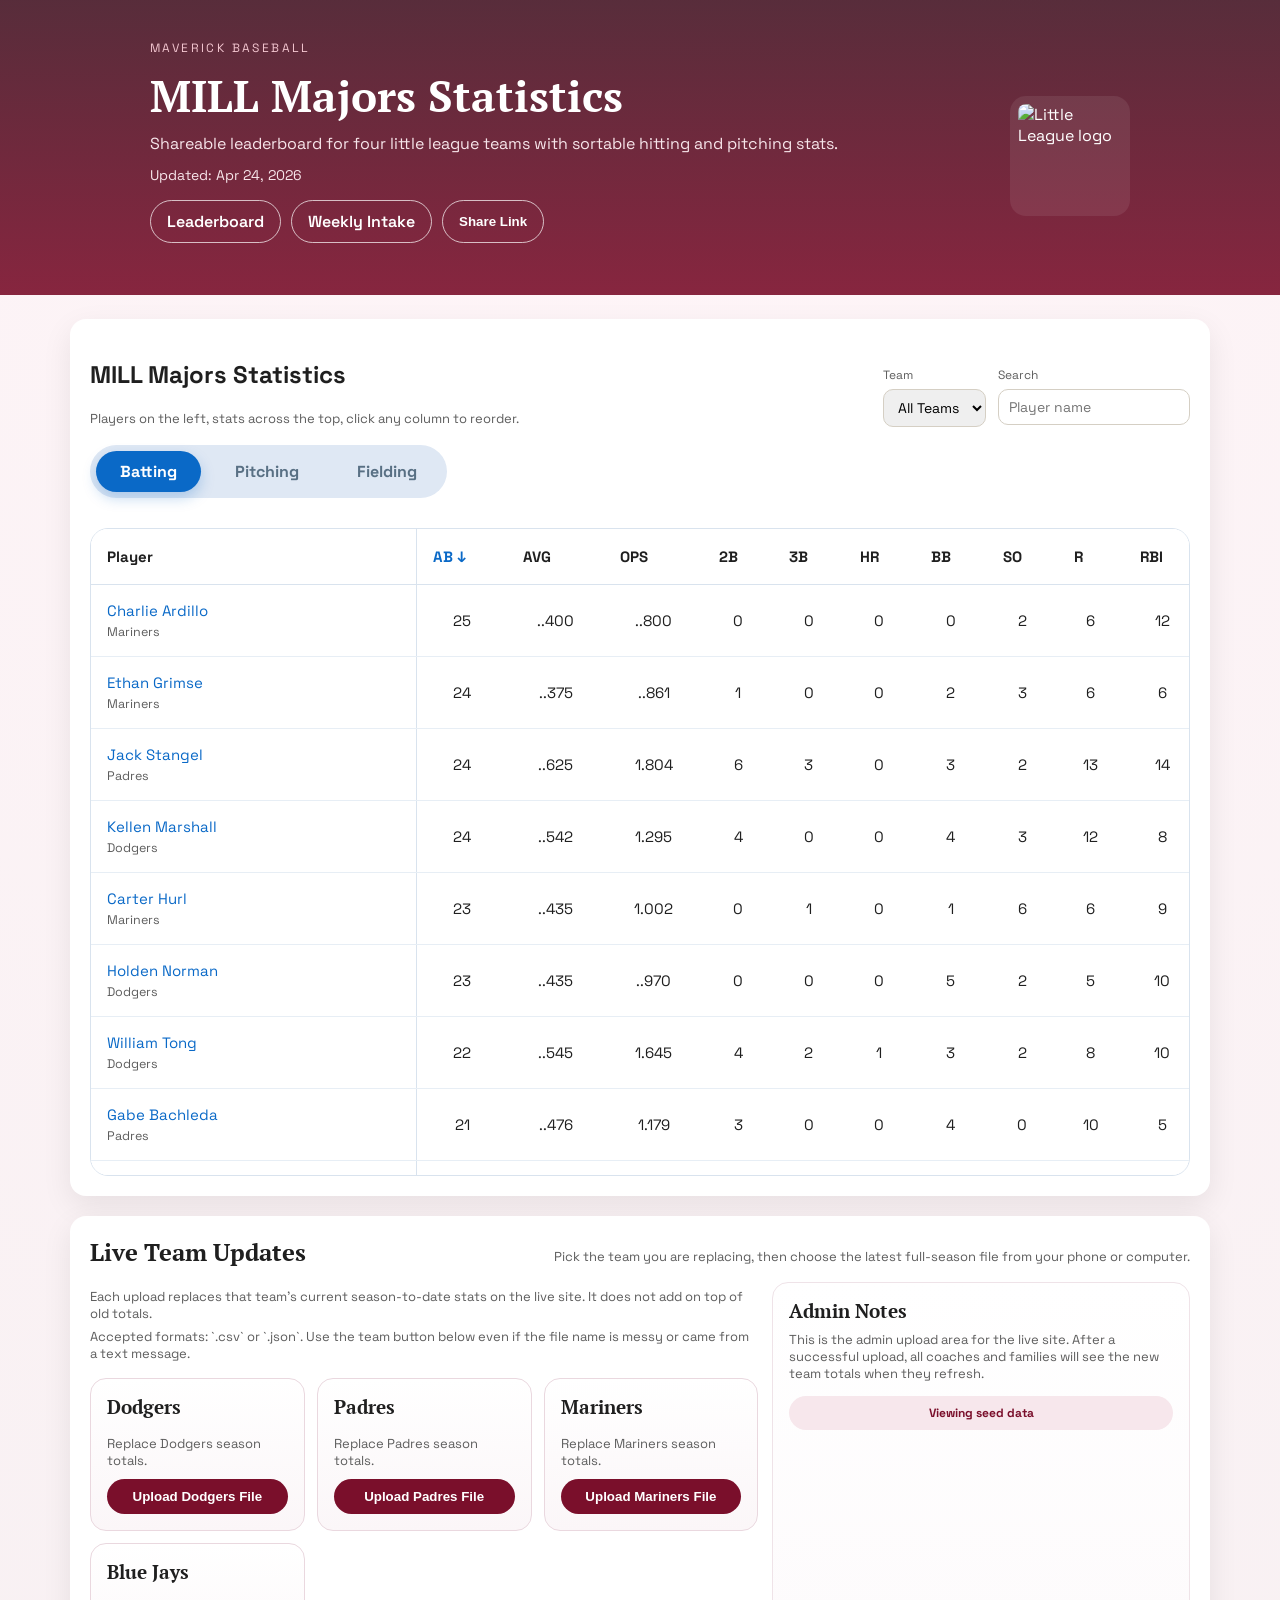
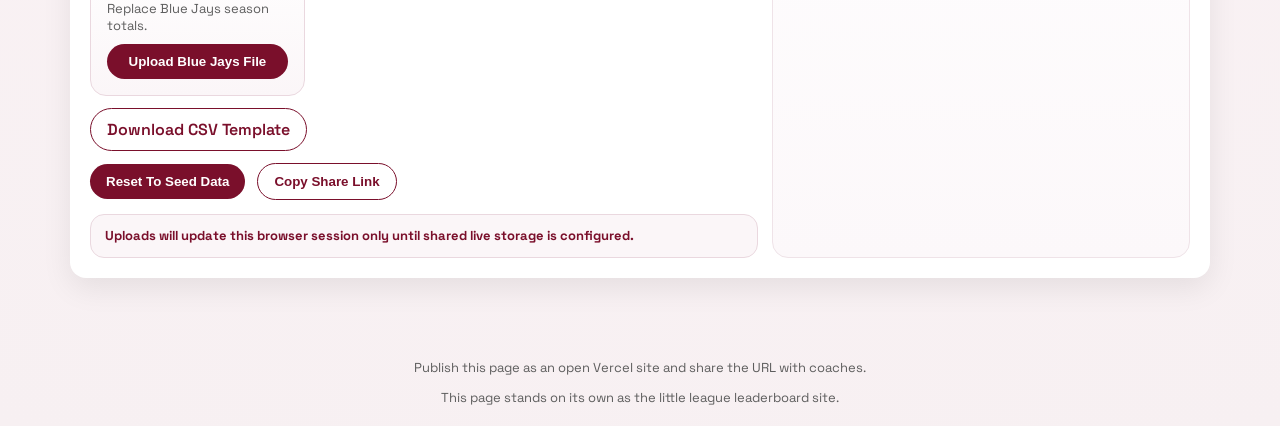
==== commit c57177c4: "Add files via upload" ====
--- a/little-league.html
+++ b/little-league.html
@@ -109,8 +109,8 @@
             <div class="actions actions--wrap">
               <button class="btn" type="button" id="resetImports">Reset To Seed Data</button>
               <button class="btn btn--ghost" type="button" id="copyLeagueLink">Copy Share Link</button>
-              <span class="status" id="importStatus"></span>
             </div>
+            <div class="status-banner" id="importStatus">Choose a team to replace, then pick the latest file.</div>
           </div>
           <div class="intake-card">
             <h3>Admin Notes</h3>
--- a/little-league.css
+++ b/little-league.css
@@ -64,6 +64,18 @@
   height: 1px;
   opacity: 0;
   pointer-events: none;
+}
+
+.status-banner {
+  margin-top: 14px;
+  border: 1px solid #ead8df;
+  border-radius: 14px;
+  background: #fbf6f8;
+  color: var(--accent);
+  font-size: 13px;
+  font-weight: 700;
+  padding: 12px 14px;
+  min-height: 44px;
 }
 
 .intake-grid {
